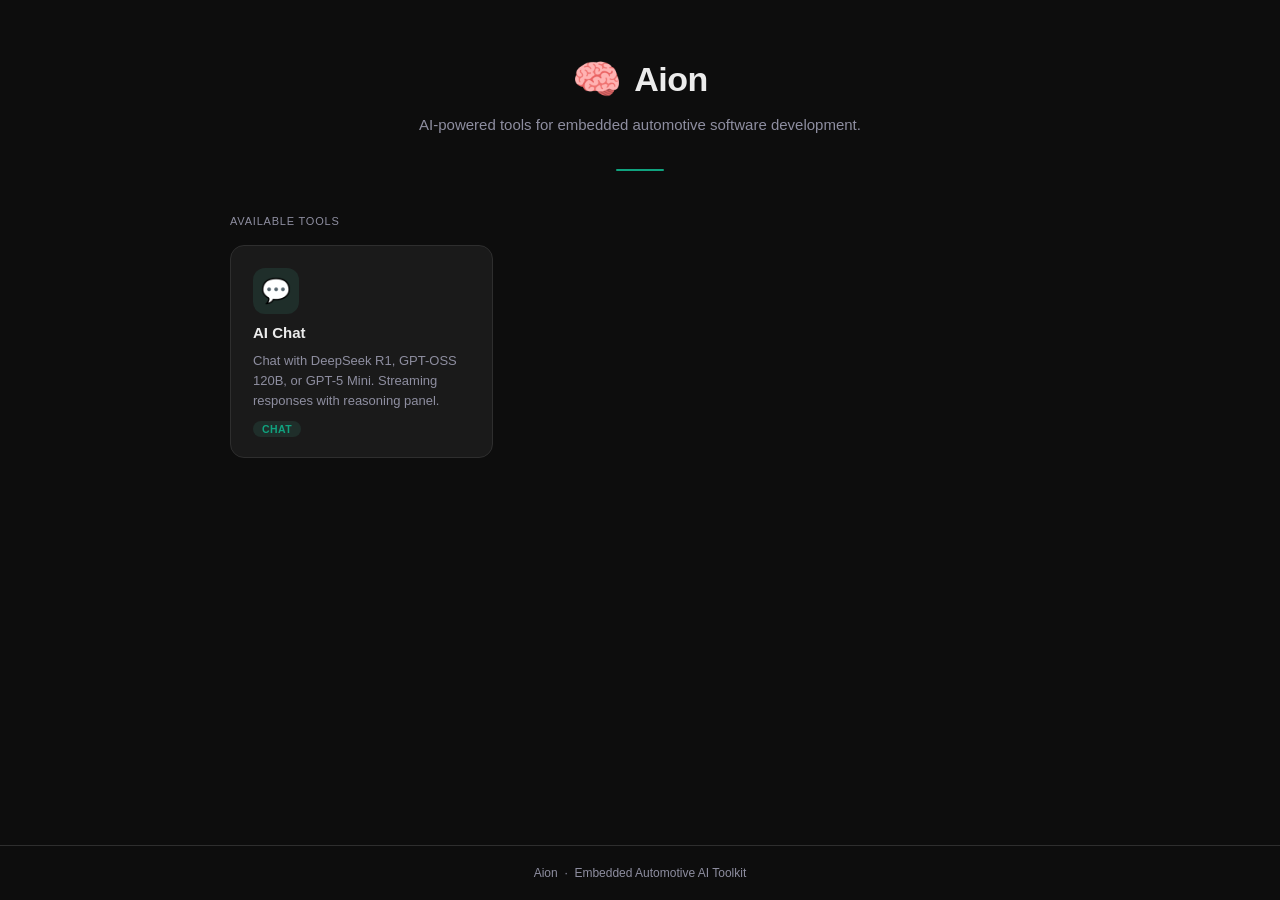
==== index.html @ bd37de71 "Initial Aion chat" ====
﻿<!DOCTYPE html>
<html lang="en">
<head>
  <meta charset="UTF-8" />
  <meta name="viewport" content="width=device-width, initial-scale=1.0" />
  <title>Aion &#x2014; AI Toolkit</title>
  <style>
    *, *::before, *::after { box-sizing: border-box; margin: 0; padding: 0; }
    :root {
      --bg:     #0d0d0d;
      --card:   #1a1a1a;
      --border: #2e2e2e;
      --accent: #10a37f;
      --text:   #ececec;
      --muted:  #8e8ea0;
      --font: -apple-system, BlinkMacSystemFont, "Segoe UI", Roboto, sans-serif;
    }
    body { font-family: var(--font); background: var(--bg); color: var(--text); min-height: 100vh; display: flex; flex-direction: column; }
    header { padding: 56px 40px 0; display: flex; flex-direction: column; align-items: center; gap: 10px; }
    .logo-row { display: flex; align-items: center; gap: 12px; }
    .logo-icon { font-size: 40px; }
    h1 { font-size: 34px; font-weight: 800; letter-spacing: -0.5px; }
    .subtitle { color: var(--muted); font-size: 15px; text-align: center; max-width: 520px; line-height: 1.6; }
    .divider { width: 48px; height: 2px; background: var(--accent); border-radius: 2px; margin: 22px auto 0; }
    main { flex: 1; padding: 44px 40px; max-width: 900px; margin: 0 auto; width: 100%; }
    .section-label { font-size: 11px; text-transform: uppercase; letter-spacing: 0.8px; color: var(--muted); margin-bottom: 18px; }
    .tools-grid { display: grid; grid-template-columns: repeat(auto-fill, minmax(260px, 1fr)); gap: 16px; }
    .tool-card { background: var(--card); border: 1px solid var(--border); border-radius: 14px; padding: 22px 22px 20px; text-decoration: none; color: inherit; display: flex; flex-direction: column; gap: 10px; transition: border-color .2s, transform .15s, box-shadow .2s; }
    .tool-card:hover { border-color: var(--accent); transform: translateY(-2px); box-shadow: 0 8px 28px rgba(0,0,0,.45); }
    .tool-icon { width: 46px; height: 46px; border-radius: 12px; background: #1f2e2a; display: flex; align-items: center; justify-content: center; font-size: 24px; }
    .tool-name { font-size: 15px; font-weight: 700; }
    .tool-desc { font-size: 13px; color: var(--muted); line-height: 1.55; }
    .tool-tag { font-size: 10.5px; font-weight: 600; background: #1f2e2a; color: var(--accent); padding: 2px 9px; border-radius: 999px; align-self: flex-start; text-transform: uppercase; letter-spacing: .4px; }
    footer { padding: 20px 40px; text-align: center; font-size: 12px; color: var(--muted); border-top: 1px solid var(--border); }
  </style>
</head>
<body>
<header>
  <div class="logo-row">
    <span class="logo-icon">&#x1F9E0;</span>
    <h1>Aion</h1>
  </div>
  <p class="subtitle">AI-powered tools for embedded automotive software development.</p>
  <div class="divider"></div>
</header>
<main>
  <div class="section-label">Available tools</div>
  <div class="tools-grid">
    <a class="tool-card" href="tools/chat/index.html">
      <div class="tool-icon">&#x1F4AC;</div>
      <div class="tool-name">AI Chat</div>
      <div class="tool-desc">Chat with DeepSeek R1, GPT-OSS 120B, or GPT-5 Mini. Streaming responses with reasoning panel.</div>
      <span class="tool-tag">Chat</span>
    </a>
    <!-- Add new tool cards here -->
  </div>
</main>
<footer>Aion &nbsp;&middot;&nbsp; Embedded Automotive AI Toolkit</footer>
</body>
</html>
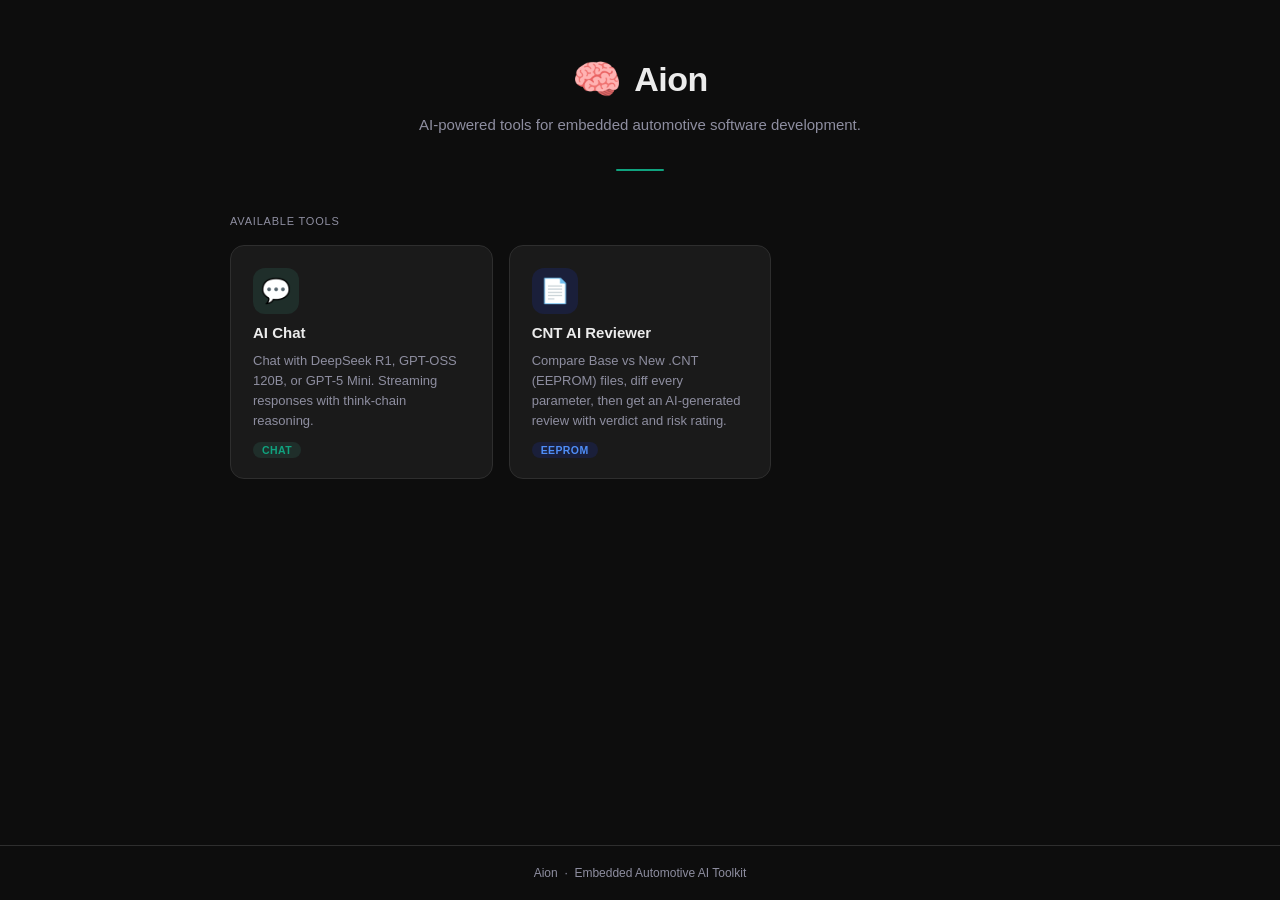
==== commit 8a00758b: "Update AIon chat and add EEPROM review" ====
--- a/index.html
+++ b/index.html
@@ -46,11 +46,17 @@
 <main>
   <div class="section-label">Available tools</div>
   <div class="tools-grid">
-    <a class="tool-card" href="tools/chat/index.html">
+    <a class="tool-card" href="tool/Aion_chat.html">
       <div class="tool-icon">&#x1F4AC;</div>
       <div class="tool-name">AI Chat</div>
-      <div class="tool-desc">Chat with DeepSeek R1, GPT-OSS 120B, or GPT-5 Mini. Streaming responses with reasoning panel.</div>
+      <div class="tool-desc">Chat with DeepSeek R1, GPT-OSS 120B, or GPT-5 Mini. Streaming responses with think-chain reasoning.</div>
       <span class="tool-tag">Chat</span>
+    </a>
+    <a class="tool-card" href="tool/EEPROM_review.html">
+      <div class="tool-icon" style="background:#1a1f3a">&#x1F4C4;</div>
+      <div class="tool-name">CNT AI Reviewer</div>
+      <div class="tool-desc">Compare Base vs New .CNT (EEPROM) files, diff every parameter, then get an AI-generated review with verdict and risk rating.</div>
+      <span class="tool-tag" style="background:#1a1f3a;color:#4f8ef7">EEPROM</span>
     </a>
     <!-- Add new tool cards here -->
   </div>
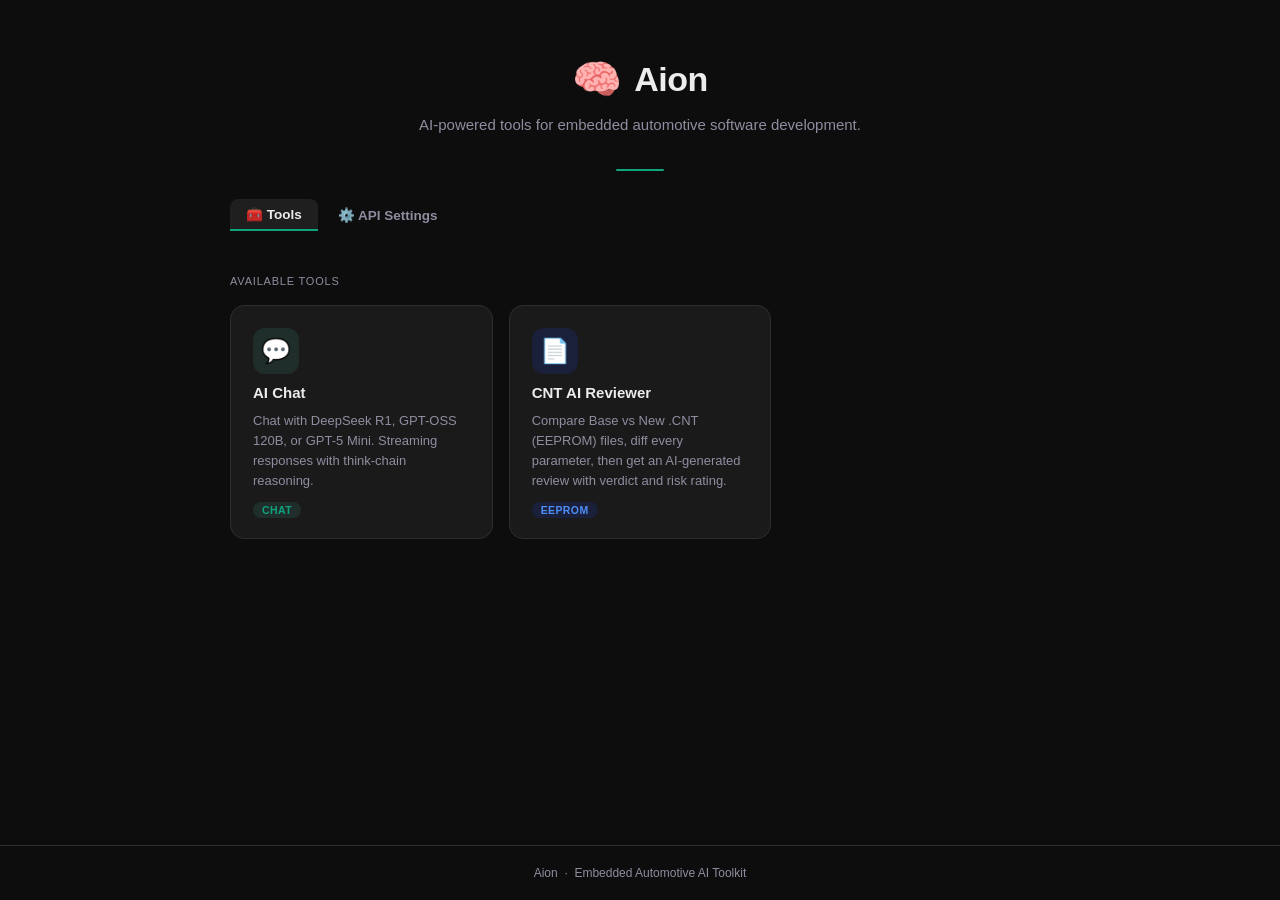
==== commit 2391d12b: "fix some error in UI" ====
--- a/index.html
+++ b/index.html
@@ -32,6 +32,36 @@
     .tool-desc { font-size: 13px; color: var(--muted); line-height: 1.55; }
     .tool-tag { font-size: 10.5px; font-weight: 600; background: #1f2e2a; color: var(--accent); padding: 2px 9px; border-radius: 999px; align-self: flex-start; text-transform: uppercase; letter-spacing: .4px; }
     footer { padding: 20px 40px; text-align: center; font-size: 12px; color: var(--muted); border-top: 1px solid var(--border); }
+
+    /* ── Tabs ── */
+    .tab-bar { display: flex; gap: 4px; padding: 28px 40px 0; max-width: 900px; margin: 0 auto; width: 100%; }
+    .tab-btn { background: none; border: none; color: var(--muted); font-family: var(--font); font-size: 13.5px; font-weight: 600; padding: 7px 16px; border-radius: 8px; cursor: pointer; transition: color .15s, background .15s; }
+    .tab-btn:hover { color: var(--text); background: #1f1f1f; }
+    .tab-btn.active { color: var(--text); background: #1f1f1f; border-bottom: 2px solid var(--accent); border-radius: 8px 8px 0 0; }
+    .tab-pane { display: none; }
+    .tab-pane.active { display: block; }
+
+    /* ── API Settings form ── */
+    .api-form { background: var(--card); border: 1px solid var(--border); border-radius: 14px; padding: 28px 32px; max-width: 540px; display: flex; flex-direction: column; gap: 20px; }
+    .api-form h2 { font-size: 15px; font-weight: 700; margin: 0; }
+    .api-form p { font-size: 12.5px; color: var(--muted); line-height: 1.6; margin: 0; }
+    .field-grp { display: flex; flex-direction: column; gap: 6px; }
+    .field-grp label { font-size: 11px; font-weight: 700; text-transform: uppercase; letter-spacing: .07em; color: var(--muted); }
+    .field-grp input { background: #111; border: 1px solid var(--border); border-radius: 8px; color: var(--text); font-family: var(--font); font-size: 13px; padding: 9px 12px; outline: none; transition: border-color .2s; }
+    .field-grp input:focus { border-color: var(--accent); }
+    .field-grp input::placeholder { color: #555; }
+    .field-grp .hint { font-size: 11px; color: var(--muted); }
+    .key-wrap { position: relative; }
+    .key-wrap input { padding-right: 38px; width: 100%; }
+    .key-toggle { position: absolute; right: 9px; top: 50%; transform: translateY(-50%); background: none; border: none; color: var(--muted); cursor: pointer; padding: 2px; display: flex; align-items: center; }
+    .key-toggle:hover { color: var(--text); }
+    .save-row { display: flex; align-items: center; gap: 14px; }
+    .btn-save { background: var(--accent); color: #fff; border: none; border-radius: 8px; font-family: var(--font); font-size: 13px; font-weight: 600; padding: 9px 22px; cursor: pointer; transition: opacity .15s; }
+    .btn-save:hover { opacity: .85; }
+    .save-msg { font-size: 12px; color: #4caf82; display: none; }
+    .save-msg.on { display: inline; }
+    .api-configured-badge { display: inline-flex; align-items: center; gap: 6px; font-size: 12px; padding: 4px 12px; border-radius: 999px; background: #1a2e27; color: #4caf82; border: 1px solid #1e6b50; }
+    .api-configured-badge.err { background: #2e1a1a; color: #e06c75; border-color: #6b1e1e; }
   </style>
 </head>
 <body>
@@ -43,24 +73,123 @@
   <p class="subtitle">AI-powered tools for embedded automotive software development.</p>
   <div class="divider"></div>
 </header>
+
+<div class="tab-bar">
+  <button class="tab-btn active" id="tab-tools-btn" onclick="showTab('tools')">&#x1F9F0; Tools</button>
+  <button class="tab-btn" id="tab-settings-btn" onclick="showTab('settings')">&#x2699;&#xFE0F; API Settings</button>
+</div>
+
 <main>
-  <div class="section-label">Available tools</div>
-  <div class="tools-grid">
-    <a class="tool-card" href="tool/Aion_chat.html">
-      <div class="tool-icon">&#x1F4AC;</div>
-      <div class="tool-name">AI Chat</div>
-      <div class="tool-desc">Chat with DeepSeek R1, GPT-OSS 120B, or GPT-5 Mini. Streaming responses with think-chain reasoning.</div>
-      <span class="tool-tag">Chat</span>
-    </a>
-    <a class="tool-card" href="tool/EEPROM_review.html">
-      <div class="tool-icon" style="background:#1a1f3a">&#x1F4C4;</div>
-      <div class="tool-name">CNT AI Reviewer</div>
-      <div class="tool-desc">Compare Base vs New .CNT (EEPROM) files, diff every parameter, then get an AI-generated review with verdict and risk rating.</div>
-      <span class="tool-tag" style="background:#1a1f3a;color:#4f8ef7">EEPROM</span>
-    </a>
-    <!-- Add new tool cards here -->
+  <!-- Tools tab -->
+  <div class="tab-pane active" id="tab-tools">
+    <div class="section-label">Available tools</div>
+    <div class="tools-grid">
+      <a class="tool-card" href="tool/Aion_chat.html">
+        <div class="tool-icon">&#x1F4AC;</div>
+        <div class="tool-name">AI Chat</div>
+        <div class="tool-desc">Chat with DeepSeek R1, GPT-OSS 120B, or GPT-5 Mini. Streaming responses with think-chain reasoning.</div>
+        <span class="tool-tag">Chat</span>
+      </a>
+      <a class="tool-card" href="tool/EEPROM_review.html">
+        <div class="tool-icon" style="background:#1a1f3a">&#x1F4C4;</div>
+        <div class="tool-name">CNT AI Reviewer</div>
+        <div class="tool-desc">Compare Base vs New .CNT (EEPROM) files, diff every parameter, then get an AI-generated review with verdict and risk rating.</div>
+        <span class="tool-tag" style="background:#1a1f3a;color:#4f8ef7">EEPROM</span>
+      </a>
+      <!-- Add new tool cards here -->
+    </div>
+  </div>
+
+  <!-- API Settings tab -->
+  <div class="tab-pane" id="tab-settings">
+    <div class="api-form">
+      <div>
+        <h2>&#x2699;&#xFE0F; API Settings</h2>
+        <p style="margin-top:6px">Shared by all Aion tools. Stored only in your browser&rsquo;s localStorage &mdash; never sent anywhere except the endpoint you configure.</p>
+      </div>
+      <div id="api-badge" class="api-configured-badge err">&#x26A0; Not configured</div>
+      <div class="field-grp">
+        <label>Model</label>
+        <select id="cfg-model" style="background:#111;border:1px solid var(--border);border-radius:8px;color:var(--text);font-family:var(--font);font-size:13px;padding:9px 12px;outline:none;width:100%;transition:border-color .2s;">
+          <option value="deepseek">🧠 DeepSeek R1</option>
+          <option value="gptoss">✨ GPT-OSS 120B</option>
+          <option value="gpt5mini">⚡ GPT-5 Mini</option>
+        </select>
+      </div>
+      <div class="field-grp">
+        <label>Endpoint URL</label>
+        <input type="text" id="cfg-base" placeholder="http://10.161.112.104:3000/v1" autocomplete="off" spellcheck="false" />
+        <span class="hint">OpenAI-compatible base URL (no trailing slash).</span>
+      </div>
+      <div class="field-grp">
+        <label>API Key</label>
+        <div class="key-wrap">
+          <input type="password" id="cfg-key" placeholder="sk-&#x2026;" autocomplete="off" spellcheck="false" />
+          <button class="key-toggle" id="cfg-key-toggle" title="Show / hide">
+            <svg width="14" height="14" viewBox="0 0 24 24" fill="none" stroke="currentColor" stroke-width="2"><path d="M1 12s4-8 11-8 11 8 11 8-4 8-11 8-11-8-11-8z"/><circle cx="12" cy="12" r="3"/></svg>
+          </button>
+        </div>
+      </div>
+      <div class="save-row">
+        <button class="btn-save" onclick="saveApiCfg()">&#x1F4BE; Save</button>
+        <span class="save-msg" id="save-msg">&#x2713; Saved</span>
+      </div>
+    </div>
   </div>
 </main>
+
 <footer>Aion &nbsp;&middot;&nbsp; Embedded Automotive AI Toolkit</footer>
+
+<script>
+  const SHARED_KEY = 'aion_api_settings';
+
+  function showTab(tab) {
+    document.getElementById('tab-tools').classList.toggle('active', tab === 'tools');
+    document.getElementById('tab-settings').classList.toggle('active', tab === 'settings');
+    document.getElementById('tab-tools-btn').classList.toggle('active', tab === 'tools');
+    document.getElementById('tab-settings-btn').classList.toggle('active', tab === 'settings');
+    history.replaceState(null, '', tab === 'settings' ? '#settings' : '#');
+  }
+
+  function saveApiCfg() {
+    const base  = document.getElementById('cfg-base').value.trim().replace(/\/+$/, '');
+    const key   = document.getElementById('cfg-key').value.trim();
+    const model = document.getElementById('cfg-model').value;
+    try { localStorage.setItem(SHARED_KEY, JSON.stringify({ base, key, model })); } catch {}
+    updateBadge(base, key);
+    const msg = document.getElementById('save-msg');
+    msg.classList.add('on');
+    setTimeout(() => msg.classList.remove('on'), 2000);
+  }
+
+  function updateBadge(base, key) {
+    const badge = document.getElementById('api-badge');
+    if (base && key) {
+      badge.className = 'api-configured-badge';
+      badge.textContent = '\u2713 Configured \u2014 ' + base;
+    } else {
+      badge.className = 'api-configured-badge err';
+      badge.textContent = '\u26A0 Not configured';
+    }
+  }
+
+  // Load on boot
+  try {
+    const saved = JSON.parse(localStorage.getItem(SHARED_KEY) || '{}');
+    if (saved.base)  document.getElementById('cfg-base').value  = saved.base;
+    if (saved.key)   document.getElementById('cfg-key').value   = saved.key;
+    if (saved.model) document.getElementById('cfg-model').value = saved.model;
+    updateBadge(saved.base || '', saved.key || '');
+  } catch {}
+
+  // Key show/hide
+  document.getElementById('cfg-key-toggle').onclick = () => {
+    const inp = document.getElementById('cfg-key');
+    inp.type = inp.type === 'password' ? 'text' : 'password';
+  };
+
+  // Hash-based tab open (tools link back with ../index.html#settings)
+  if (location.hash === '#settings') showTab('settings');
+</script>
 </body>
 </html>
